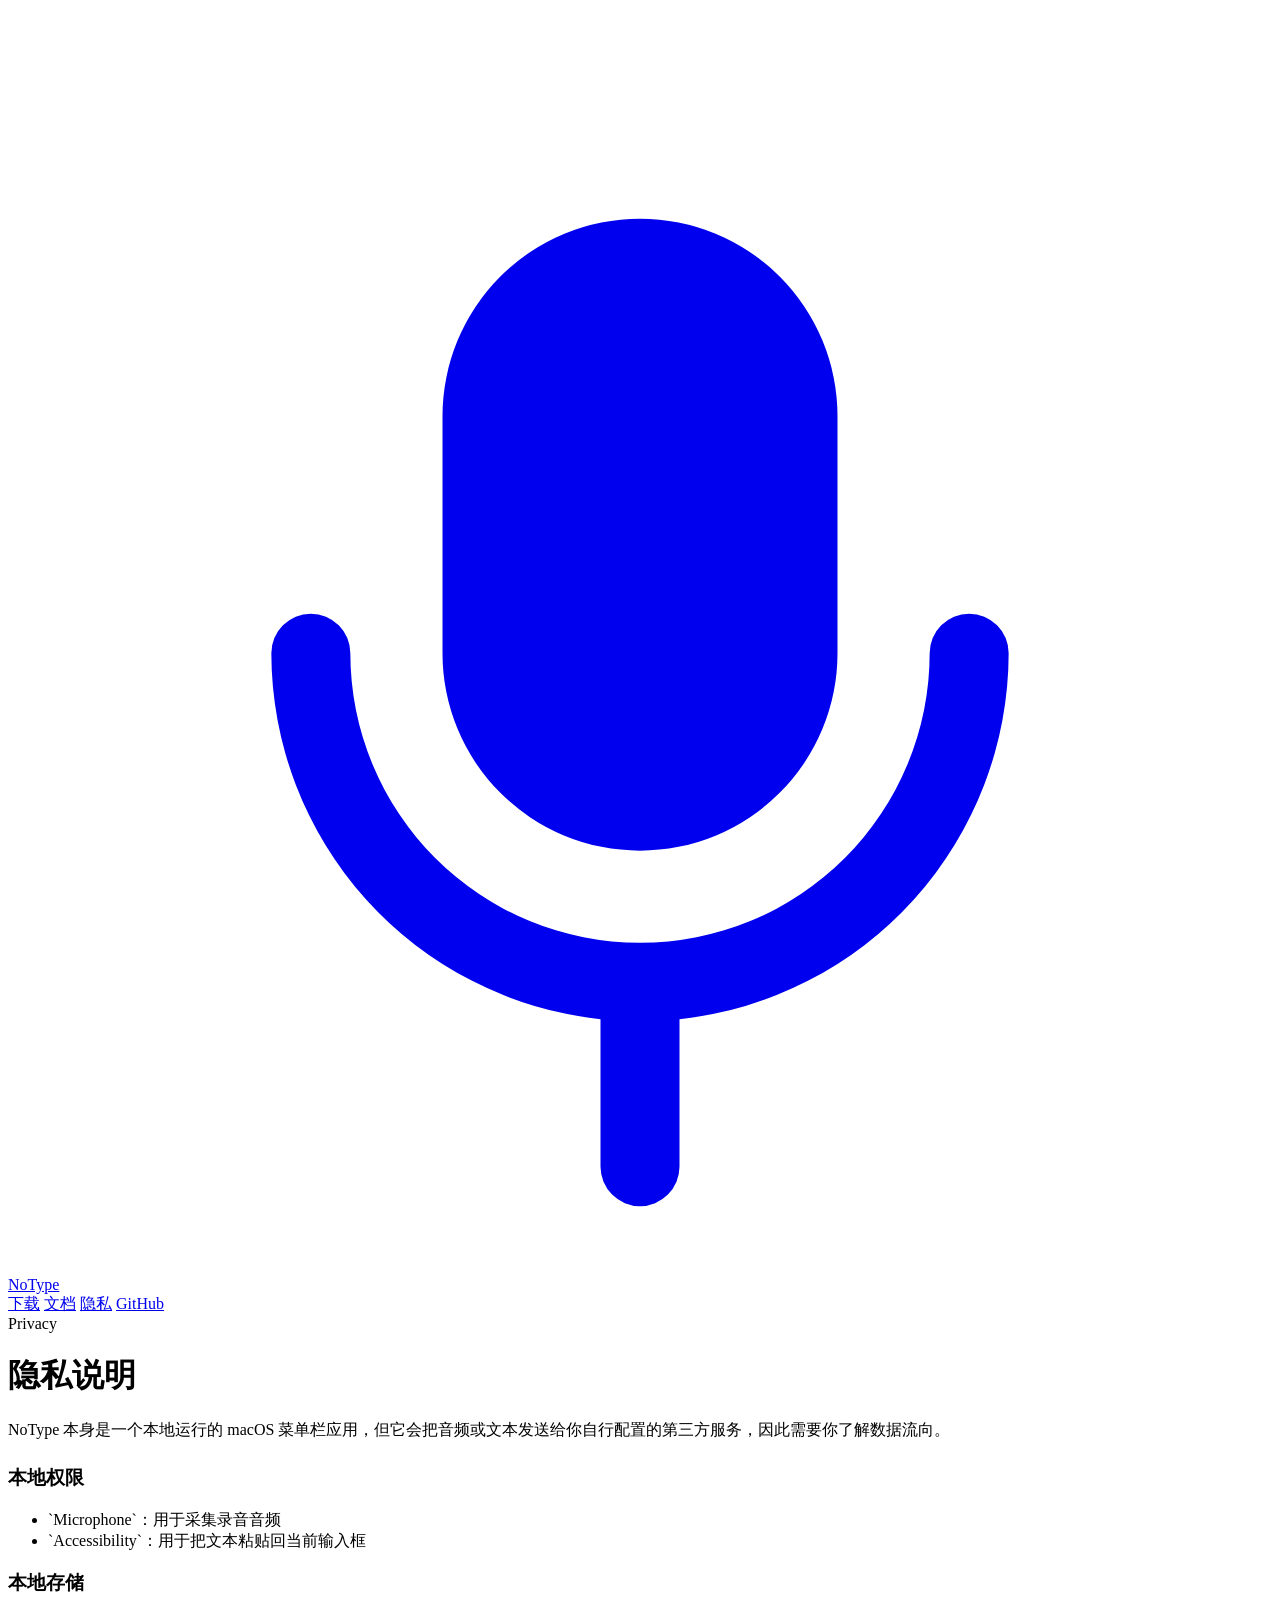
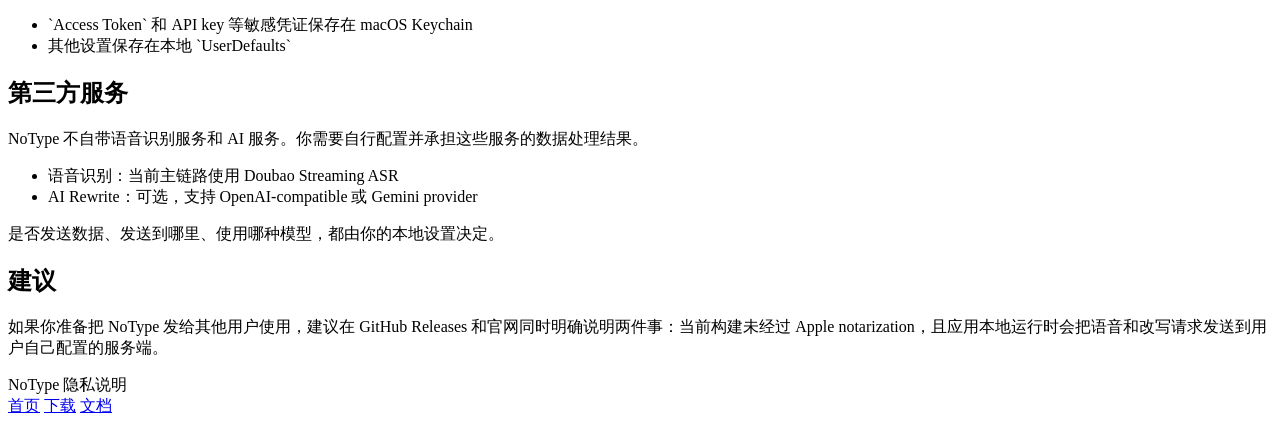
==== site/privacy/index.html @ cd1857f2 "Prepare NoType 1.0.0 experimental release" ====
<!DOCTYPE html>
<html lang="zh-CN">
  <head>
    <meta charset="UTF-8">
    <meta name="viewport" content="width=device-width, initial-scale=1.0">
    <title>NoType 隐私说明</title>
    <meta name="description" content="NoType 的权限用途、凭证存储方式和第三方服务说明。">
    <link rel="stylesheet" href="/styles.css">
  </head>
  <body>
    <header class="site-header">
      <div class="site-shell">
        <a class="brand" href="/">
          <span class="brand-mark" aria-hidden="true">
            <svg viewBox="0 0 24 24" fill="none">
              <path d="M12 4a3.75 3.75 0 0 1 3.75 3.75v4.5a3.75 3.75 0 1 1-7.5 0v-4.5A3.75 3.75 0 0 1 12 4Z" fill="currentColor"/>
              <path d="M5.75 11.5a.75.75 0 0 1 .75.75 5.5 5.5 0 1 0 11 0 .75.75 0 0 1 1.5 0 7 7 0 0 1-6.25 6.95V22a.75.75 0 0 1-1.5 0v-2.8A7 7 0 0 1 5 12.25a.75.75 0 0 1 .75-.75Z" fill="currentColor"/>
            </svg>
          </span>
          <span>NoType</span>
        </a>
        <nav class="site-nav">
          <a href="/download/">下载</a>
          <a href="/docs/">文档</a>
          <a href="/privacy/">隐私</a>
          <a href="https://github.com/yahuo/NoType" target="_blank" rel="noreferrer">GitHub</a>
        </nav>
      </div>
    </header>

    <main class="page">
      <div class="site-shell">
        <span class="eyebrow">Privacy</span>
        <h1>隐私说明</h1>
        <p class="lead">NoType 本身是一个本地运行的 macOS 菜单栏应用，但它会把音频或文本发送给你自行配置的第三方服务，因此需要你了解数据流向。</p>

        <section class="grid two-column" style="margin-top: 24px;">
          <article class="panel card">
            <h3>本地权限</h3>
            <ul class="list">
              <li>`Microphone`：用于采集录音音频</li>
              <li>`Accessibility`：用于把文本粘贴回当前输入框</li>
            </ul>
          </article>

          <article class="panel card">
            <h3>本地存储</h3>
            <ul class="list">
              <li>`Access Token` 和 API key 等敏感凭证保存在 macOS Keychain</li>
              <li>其他设置保存在本地 `UserDefaults`</li>
            </ul>
          </article>
        </section>

        <section class="section">
          <div class="panel doc-block">
            <h2>第三方服务</h2>
            <p>NoType 不自带语音识别服务和 AI 服务。你需要自行配置并承担这些服务的数据处理结果。</p>
            <ul class="list">
              <li>语音识别：当前主链路使用 Doubao Streaming ASR</li>
              <li>AI Rewrite：可选，支持 OpenAI-compatible 或 Gemini provider</li>
            </ul>
            <p>是否发送数据、发送到哪里、使用哪种模型，都由你的本地设置决定。</p>
          </div>
        </section>

        <section class="section">
          <div class="callout">
            <h2>建议</h2>
            <p>如果你准备把 NoType 发给其他用户使用，建议在 GitHub Releases 和官网同时明确说明两件事：当前构建未经过 Apple notarization，且应用本地运行时会把语音和改写请求发送到用户自己配置的服务端。</p>
          </div>
        </section>
      </div>
    </main>

    <footer class="site-footer">
      <div class="site-shell">
        <span>NoType 隐私说明</span>
        <div class="footer-links">
          <a href="/">首页</a>
          <a href="/download/">下载</a>
          <a href="/docs/">文档</a>
        </div>
      </div>
    </footer>
  </body>
</html>
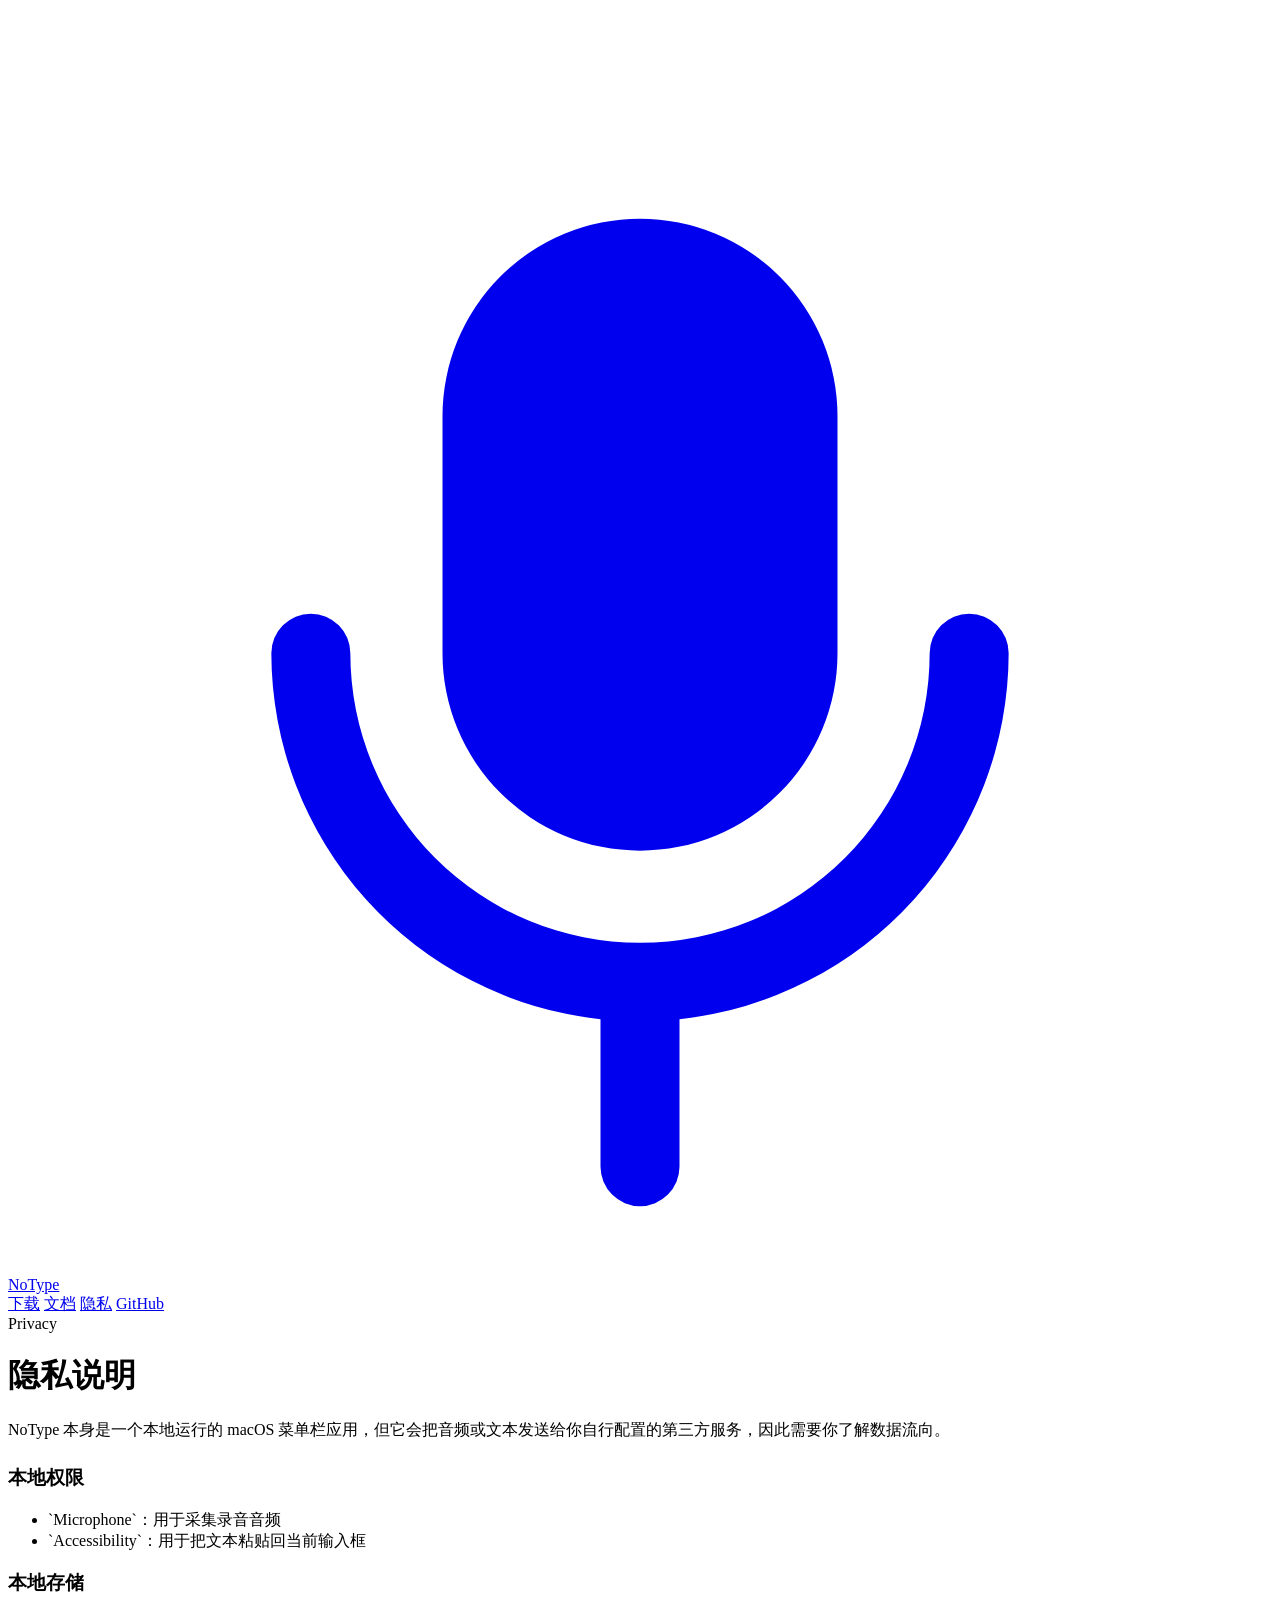
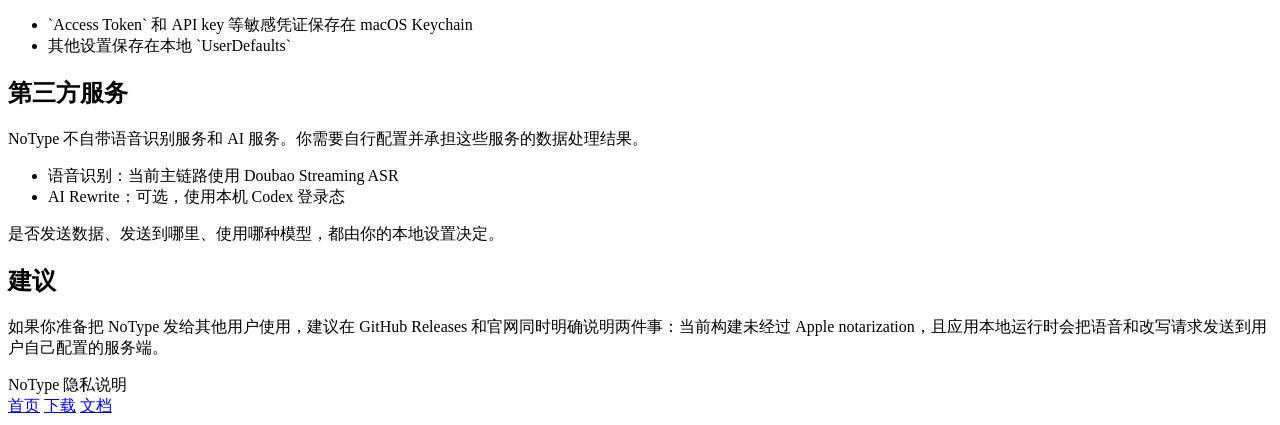
==== commit ff2b11eb: "Add OpenAI streaming ASR provider" ====
--- a/site/privacy/index.html
+++ b/site/privacy/index.html
@@ -58,7 +58,7 @@
             <p>NoType 不自带语音识别服务和 AI 服务。你需要自行配置并承担这些服务的数据处理结果。</p>
             <ul class="list">
               <li>语音识别：当前主链路使用 Doubao Streaming ASR</li>
-              <li>AI Rewrite：可选，支持 OpenAI-compatible 或 Gemini provider</li>
+              <li>AI Rewrite：可选，使用本机 Codex 登录态</li>
             </ul>
             <p>是否发送数据、发送到哪里、使用哪种模型，都由你的本地设置决定。</p>
           </div>
